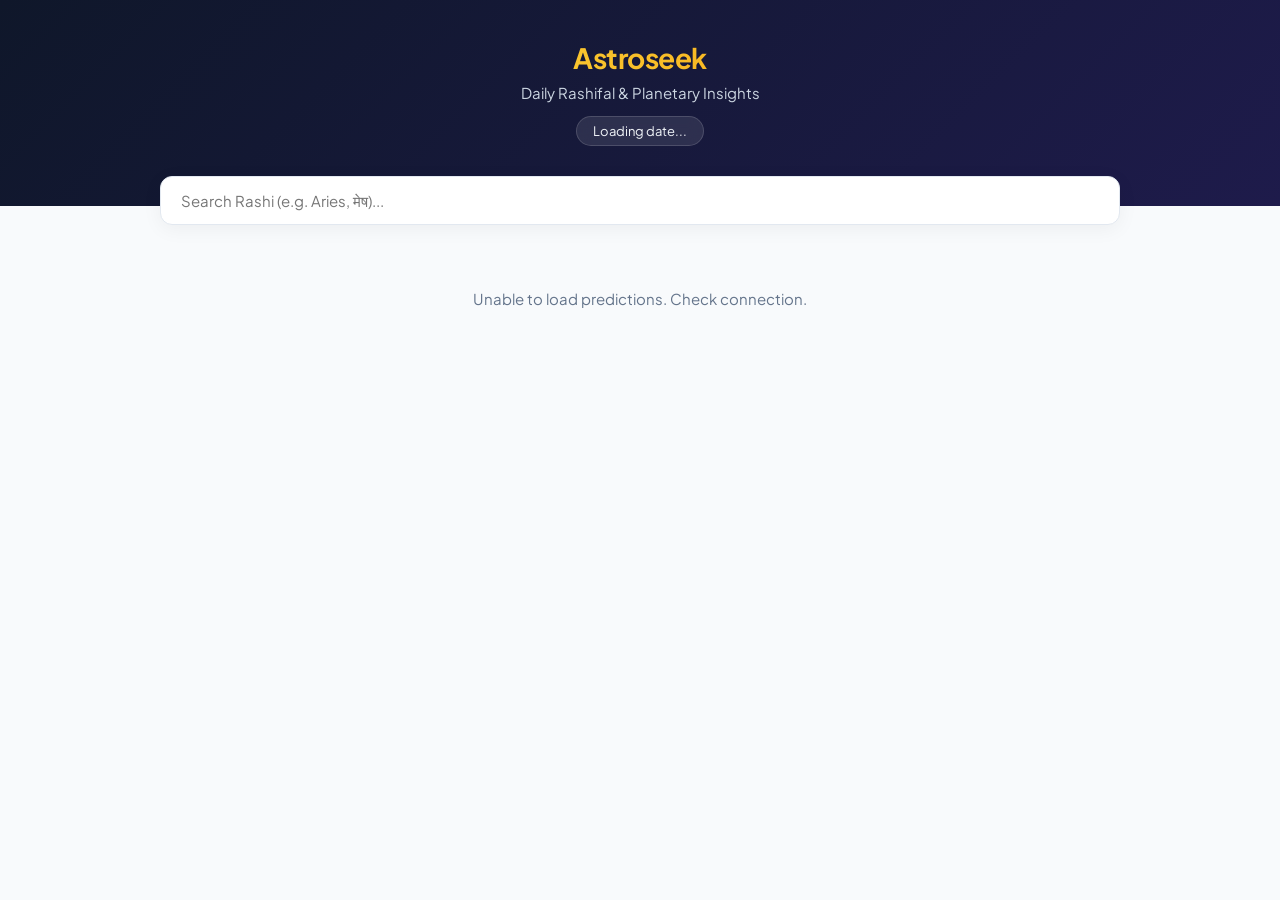
==== index.html @ a7d3e315 "Refactor styles and update theme color Updated theme color and improved layout styles for better aes" ====
<!DOCTYPE html>
<html lang="en">
<head>
  <meta charset="UTF-8">
  <meta name="viewport" content="width=device-width, initial-scale=1.0">
  <title>Astroseek - Daily Horoscope</title>
  <link rel="manifest" href="/manifest.json">
  <meta name="theme-color" content="#7c3aed">
  <link rel="preconnect" href="https://fonts.googleapis.com">
  <link rel="preconnect" href="https://fonts.gstatic.com" crossorigin>
  <link href="https://fonts.googleapis.com/css2?family=Plus+Jakarta+Sans:wght@400;500;600;700&display=swap" rel="stylesheet">
  
  <style>
    :root {
      --bg-gradient: linear-gradient(135deg, #0f172a 0%, #1e1b4b 100%);
      --card-bg: #ffffff;
      --primary: #7c3aed;
      --primary-accent: #d97706;
      --text-main: #0f172a;
      --text-muted: #64748b;
      --border-color: #e2e8f0;
    }

    * {
      box-sizing: border-box;
      margin: 0;
      padding: 0;
    }

    body {
      font-family: 'Plus Jakarta Sans', sans-serif;
      background: #f8fafc;
      color: var(--text-main);
      min-height: 100vh;
      padding-bottom: 40px;
    }

    /* Hero Header */
    .hero {
      background: var(--bg-gradient);
      color: #ffffff;
      padding: 40px 20px 60px 20px;
      text-align: center;
      position: relative;
    }

    .hero-content {
      max-width: 800px;
      margin: 0 auto;
    }

    .hero h1 {
      font-size: 28px;
      font-weight: 700;
      letter-spacing: -0.5px;
      margin-bottom: 8px;
      background: linear-gradient(to right, #fde047, #f59e0b);
      -webkit-background-clip: text;
      -webkit-text-fill-color: transparent;
    }

    .hero p {
      font-size: 15px;
      color: #cbd5e1;
    }

    .date-badge {
      display: inline-block;
      background: rgba(255, 255, 255, 0.1);
      backdrop-filter: blur(8px);
      border: 1px solid rgba(255, 255, 255, 0.15);
      padding: 6px 16px;
      border-radius: 20px;
      font-size: 13px;
      color: #f1f5f9;
      margin-top: 14px;
    }

    /* Main Container */
    .container {
      max-width: 1000px;
      margin: -30px auto 0 auto;
      padding: 0 20px;
      position: relative;
      z-index: 10;
    }

    /* Search Input */
    .search-wrapper {
      margin-bottom: 24px;
    }

    .search-wrapper input {
      width: 100%;
      padding: 14px 20px;
      font-size: 15px;
      font-family: inherit;
      border: 1px solid var(--border-color);
      border-radius: 12px;
      background: #ffffff;
      box-shadow: 0 4px 20px rgba(0, 0, 0, 0.05);
      outline: none;
      transition: all 0.2s ease;
    }

    .search-wrapper input:focus {
      border-color: var(--primary);
      box-shadow: 0 4px 20px rgba(124, 58, 237, 0.15);
    }

    /* Grid Layout */
    #result-container {
      display: grid;
      grid-template-columns: repeat(auto-fill, minmax(290px, 1fr));
      gap: 20px;
    }

    /* Rashi Card Styling */
    .rashi-card {
      background: var(--card-bg);
      border: 1px solid var(--border-color);
      border-radius: 16px;
      padding: 20px;
      box-shadow: 0 2px 10px rgba(0, 0, 0, 0.03);
      transition: transform 0.2s ease, box-shadow 0.2s ease;
      cursor: pointer;
    }

    .rashi-card:hover {
      transform: translateY(-3px);
      box-shadow: 0 10px 25px rgba(0, 0, 0, 0.08);
      border-color: #cbd5e1;
    }

    .card-header {
      display: flex;
      justify-content: space-between;
      align-items: center;
      margin-bottom: 12px;
    }

    .card-title {
      font-size: 18px;
      font-weight: 700;
      color: var(--text-main);
    }

    .card-title span {
      font-size: 14px;
      font-weight: 500;
      color: var(--primary-accent);
      margin-left: 4px;
    }

    .symbol-pill {
      background: #f1f5f9;
      color: #475569;
      font-size: 12px;
      font-weight: 600;
      padding: 4px 10px;
      border-radius: 12px;
    }

    .meta-info {
      display: flex;
      gap: 12px;
      font-size: 12px;
      color: var(--text-muted);
      margin-bottom: 12px;
    }

    .meta-info span {
      background: #f8fafc;
      padding: 4px 8px;
      border-radius: 6px;
      border: 1px solid #f1f5f9;
    }

    .prediction-preview {
      font-size: 13.5px;
      line-height: 1.5;
      color: #334155;
    }

    /* Expandable Details Area */
    .expanded-details {
      display: none;
      margin-top: 14px;
      padding-top: 14px;
      border-top: 1px solid var(--border-color);
      animation: fadeIn 0.25s ease-in-out;
    }

    .detail-section {
      margin-bottom: 10px;
    }

    .detail-section label {
      display: block;
      font-size: 11px;
      font-weight: 700;
      text-transform: uppercase;
      letter-spacing: 0.5px;
      color: var(--primary);
      margin-bottom: 3px;
    }

    .detail-section p {
      font-size: 13px;
      line-height: 1.5;
      color: #475569;
    }

    .click-hint {
      display: block;
      text-align: right;
      font-size: 11px;
      font-weight: 600;
      color: var(--primary);
      margin-top: 10px;
    }

    .loading {
      grid-column: 1 / -1;
      text-align: center;
      color: var(--text-muted);
      padding: 40px;
      font-size: 15px;
    }

    @keyframes fadeIn {
      from { opacity: 0; transform: translateY(-4px); }
      to { opacity: 1; transform: translateY(0); }
    }
  </style>
</head>
<body>

  <header class="hero">
    <div class="hero-content">
      <h1>Astroseek</h1>
      <p>Daily Rashifal & Planetary Insights</p>
      <div id="loading-date" class="date-badge">Loading date...</div>
    </div>
  </header>

  <main class="container">
    <div class="search-wrapper">
      <input type="text" id="searchInput" placeholder="Search Rashi (e.g. Aries, मेष)..." onkeyup="filterHoroscope()">
    </div>

    <div id="result-container">
      <div class="loading">Fetching predictions from stars...</div>
    </div>
  </main>

  <script src="/script.js"></script>

</body>
</html>
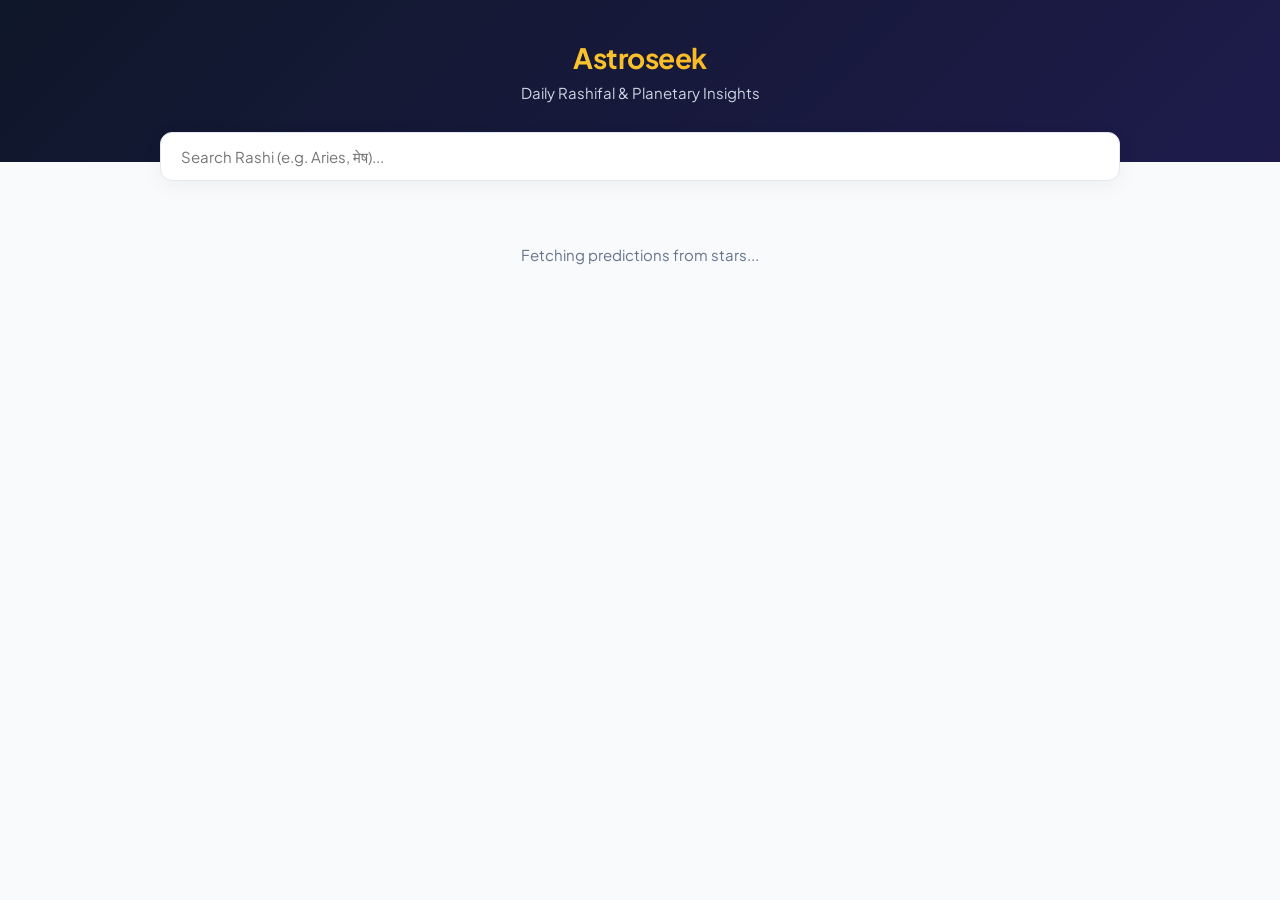
==== commit 67b9ae0c: "Remove loading date text and hide loading element Removed loading date text and updated its visibili" ====
--- a/index.html
+++ b/index.html
@@ -240,7 +240,8 @@
     <div class="hero-content">
       <h1>Astroseek</h1>
       <p>Daily Rashifal & Planetary Insights</p>
-      <div id="loading-date" class="date-badge">Loading date...</div>
+      <!-- Loading date text removed completely -->
+      <div id="loading-date" class="date-badge" style="display: none;"></div>
     </div>
   </header>
 
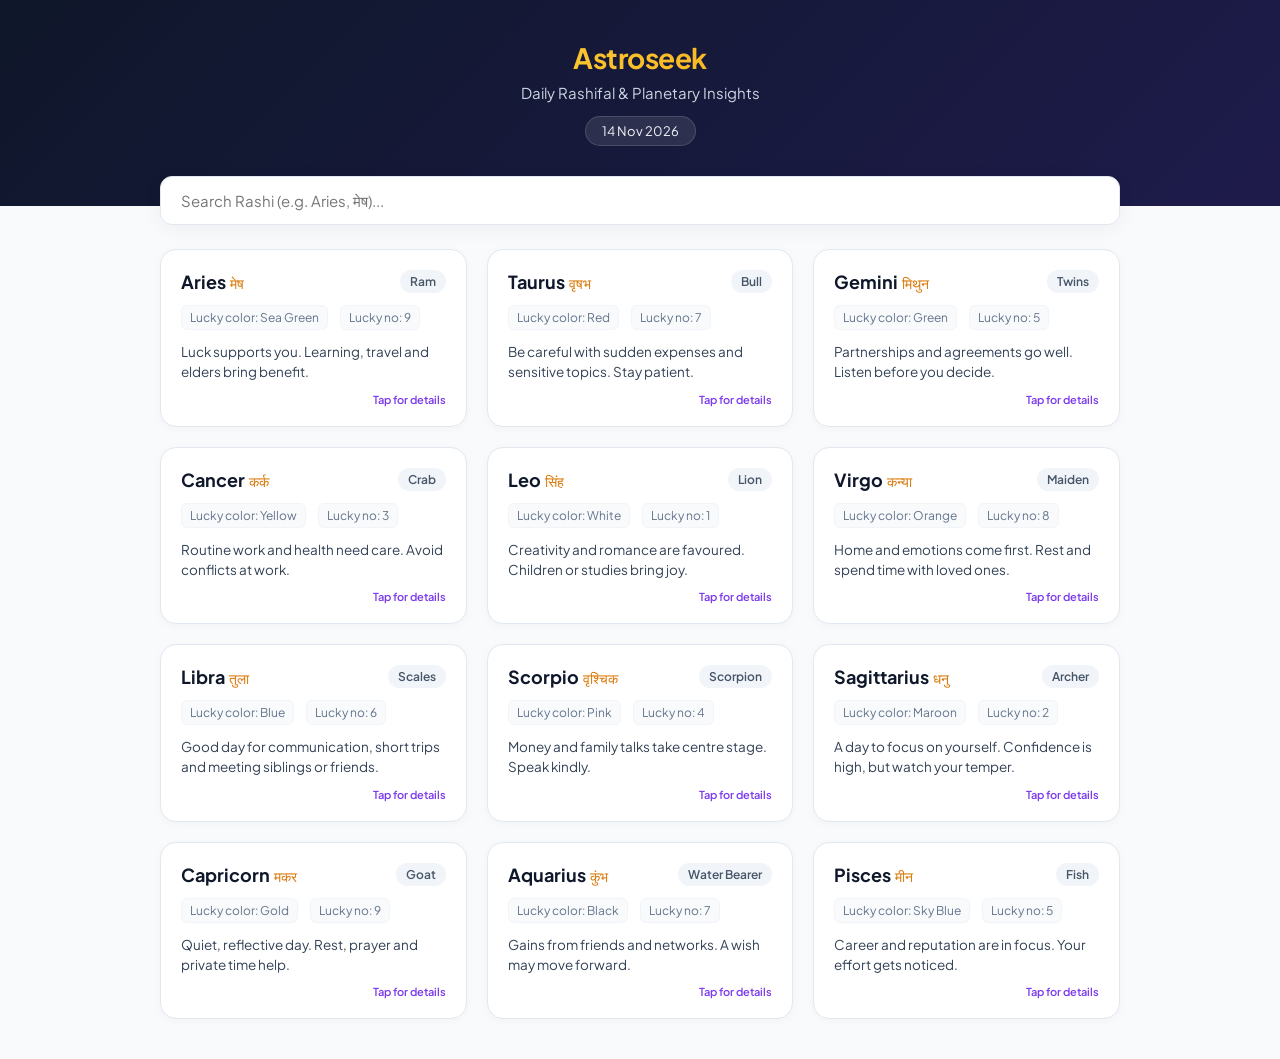
==== commit cce8a41e: "Add link to theme.css stylesheet in index.html" ====
--- a/index.html
+++ b/index.html
@@ -233,6 +233,8 @@
       to { opacity: 1; transform: translateY(0); }
     }
   </style>
+
+  <link rel="stylesheet" href="theme.css">
 </head>
 <body>
 
--- a/theme.css
+++ b/theme.css
@@ -0,0 +1,89 @@
+Astroseek
+Daily Rashifal & Planetary Insights
+
+14 Nov 2026
+Search Rashi (e.g. Aries, मेष)...
+Ariesमेष
+Ram
+Lucky color: Sea Green
+Lucky no: 9
+Luck supports you. Learning, travel and elders bring benefit.
+
+Tap for details
+Taurusवृषभ
+Bull
+Lucky color: Red
+Lucky no: 7
+Be careful with sudden expenses and sensitive topics. Stay patient.
+
+Tap for details
+Geminiमिथुन
+Twins
+Lucky color: Green
+Lucky no: 5
+Partnerships and agreements go well. Listen before you decide.
+
+Tap for details
+Cancerकर्क
+Crab
+Lucky color: Yellow
+Lucky no: 3
+Routine work and health need care. Avoid conflicts at work.
+
+Tap for details
+Leoसिंह
+Lion
+Lucky color: White
+Lucky no: 1
+Creativity and romance are favoured. Children or studies bring joy.
+
+Tap for details
+Virgoकन्या
+Maiden
+Lucky color: Orange
+Lucky no: 8
+Home and emotions come first. Rest and spend time with loved ones.
+
+Tap for details
+Libraतुला
+Scales
+Lucky color: Blue
+Lucky no: 6
+Good day for communication, short trips and meeting siblings or friends.
+
+Tap for details
+Scorpioवृश्चिक
+Scorpion
+Lucky color: Pink
+Lucky no: 4
+Money and family talks take centre stage. Speak kindly.
+
+Tap for details
+Sagittariusधनु
+Archer
+Lucky color: Maroon
+Lucky no: 2
+A day to focus on yourself. Confidence is high, but watch your temper.
+
+Tap for details
+Capricornमकर
+Goat
+Lucky color: Gold
+Lucky no: 9
+Quiet, reflective day. Rest, prayer and private time help.
+
+Tap for details
+Aquariusकुंभ
+Water Bearer
+Lucky color: Black
+Lucky no: 7
+Gains from friends and networks. A wish may move forward.
+
+Tap for details
+Piscesमीन
+Fish
+Lucky color: Sky Blue
+Lucky no: 5
+Career and reputation are in focus. Your effort gets noticed.
+
+Tap for details
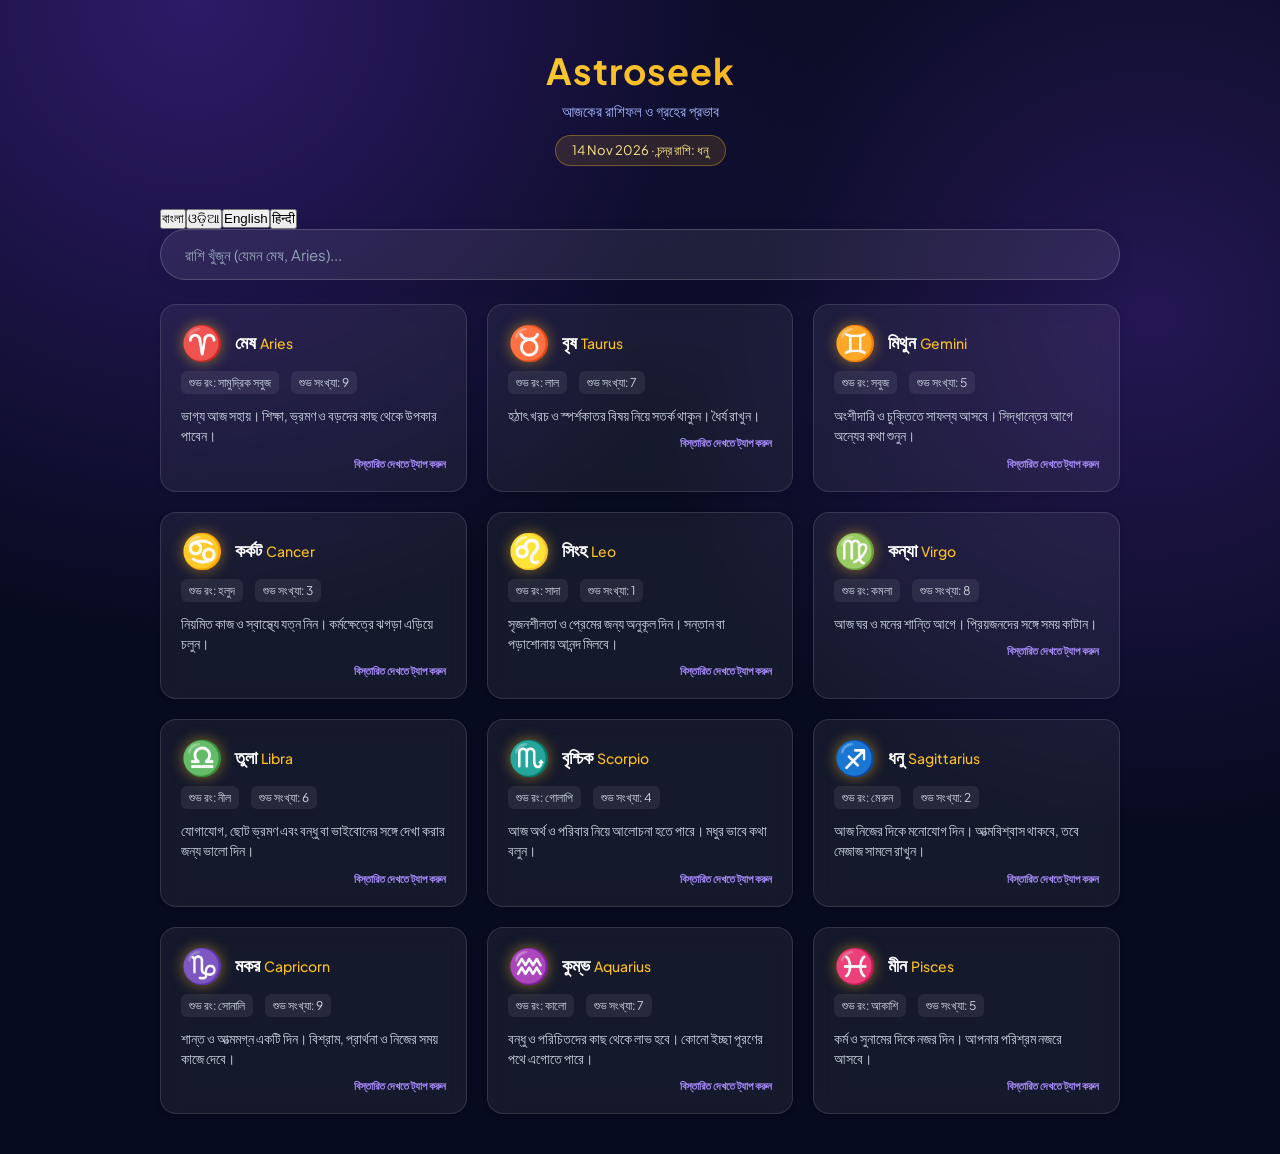
==== commit 940b1dca: "Add apple touch icon and web app capability meta tag" ====
--- a/index.html
+++ b/index.html
@@ -245,6 +245,10 @@
       <!-- Loading date text removed completely -->
       <div id="loading-date" class="date-badge" style="display: none;"></div>
     </div>
+
+<link rel="apple-touch-icon" href="/icon-512.png">
+<meta name="apple-mobile-web-app-capable" content="yes">
+    
   </header>
 
   <main class="container">
--- a/theme.css
+++ b/theme.css
@@ -1,89 +1,21 @@
-Astroseek
-Daily Rashifal & Planetary Insights
-
-14 Nov 2026
-Search Rashi (e.g. Aries, मेष)...
-Ariesमेष
-Ram
-Lucky color: Sea Green
-Lucky no: 9
-Luck supports you. Learning, travel and elders bring benefit.
-
-Tap for details
-Taurusवृषभ
-Bull
-Lucky color: Red
-Lucky no: 7
-Be careful with sudden expenses and sensitive topics. Stay patient.
-
-Tap for details
-Geminiमिथुन
-Twins
-Lucky color: Green
-Lucky no: 5
-Partnerships and agreements go well. Listen before you decide.
-
-Tap for details
-Cancerकर्क
-Crab
-Lucky color: Yellow
-Lucky no: 3
-Routine work and health need care. Avoid conflicts at work.
-
-Tap for details
-Leoसिंह
-Lion
-Lucky color: White
-Lucky no: 1
-Creativity and romance are favoured. Children or studies bring joy.
-
-Tap for details
-Virgoकन्या
-Maiden
-Lucky color: Orange
-Lucky no: 8
-Home and emotions come first. Rest and spend time with loved ones.
-
-Tap for details
-Libraतुला
-Scales
-Lucky color: Blue
-Lucky no: 6
-Good day for communication, short trips and meeting siblings or friends.
-
-Tap for details
-Scorpioवृश्चिक
-Scorpion
-Lucky color: Pink
-Lucky no: 4
-Money and family talks take centre stage. Speak kindly.
-
-Tap for details
-Sagittariusधनु
-Archer
-Lucky color: Maroon
-Lucky no: 2
-A day to focus on yourself. Confidence is high, but watch your temper.
-
-Tap for details
-Capricornमकर
-Goat
-Lucky color: Gold
-Lucky no: 9
-Quiet, reflective day. Rest, prayer and private time help.
-
-Tap for details
-Aquariusकुंभ
-Water Bearer
-Lucky color: Black
-Lucky no: 7
-Gains from friends and networks. A wish may move forward.
-
-Tap for details
-Piscesमीन
-Fish
-Lucky color: Sky Blue
-Lucky no: 5
-Career and reputation are in focus. Your effort gets noticed.
-
-Tap for details
+body{background:#070b1f;background-image:radial-gradient(circle at 15% 0%,#2e1a68 0,transparent 45%),radial-gradient(circle at 90% 35%,rgba(124,58,237,.25) 0,transparent 40%);background-attachment:fixed;color:#e2e8f0}
+.hero{background:transparent;padding:48px 20px 70px}
+.hero h1{font-size:36px;letter-spacing:1px}
+.hero p{color:#a5b4fc}
+.date-badge{background:rgba(251,191,36,.12);border:1px solid rgba(251,191,36,.35);color:#fde68a}
+.search-wrapper input{background:rgba(255,255,255,.08);border:1px solid rgba(255,255,255,.18);color:#fff;border-radius:999px;padding:15px 24px}
+.search-wrapper input::placeholder{color:#94a3b8}
+.rashi-card{background:rgba(255,255,255,.06);backdrop-filter:blur(10px);border:1px solid rgba(255,255,255,.12);color:#e2e8f0;animation:rise .6s both}
+.rashi-card:hover{border-color:#a78bfa;box-shadow:0 14px 34px rgba(124,58,237,.35)}
+.card-head-left{display:flex;align-items:center;gap:12px}
+.glyph{font-size:34px;line-height:1;color:#fbbf24;text-shadow:0 0 14px rgba(251,191,36,.5)}
+.card-title{color:#fff}
+.card-title span{color:#fbbf24}
+.symbol-pill{background:rgba(251,191,36,.15);color:#fde68a}
+.meta-info span{background:rgba(255,255,255,.07);border:none;color:#cbd5e1}
+.prediction-preview,.detail-section p{color:#cbd5e1}
+.detail-section label{color:#fbbf24}
+.expanded-details{border-top-color:rgba(255,255,255,.12)}
+.click-hint{color:#a78bfa}
+.loading{color:#94a3b8}
+@keyframes rise{from{opacity:0;transform:translateY(14px)}to{opacity:1;transform:none}}
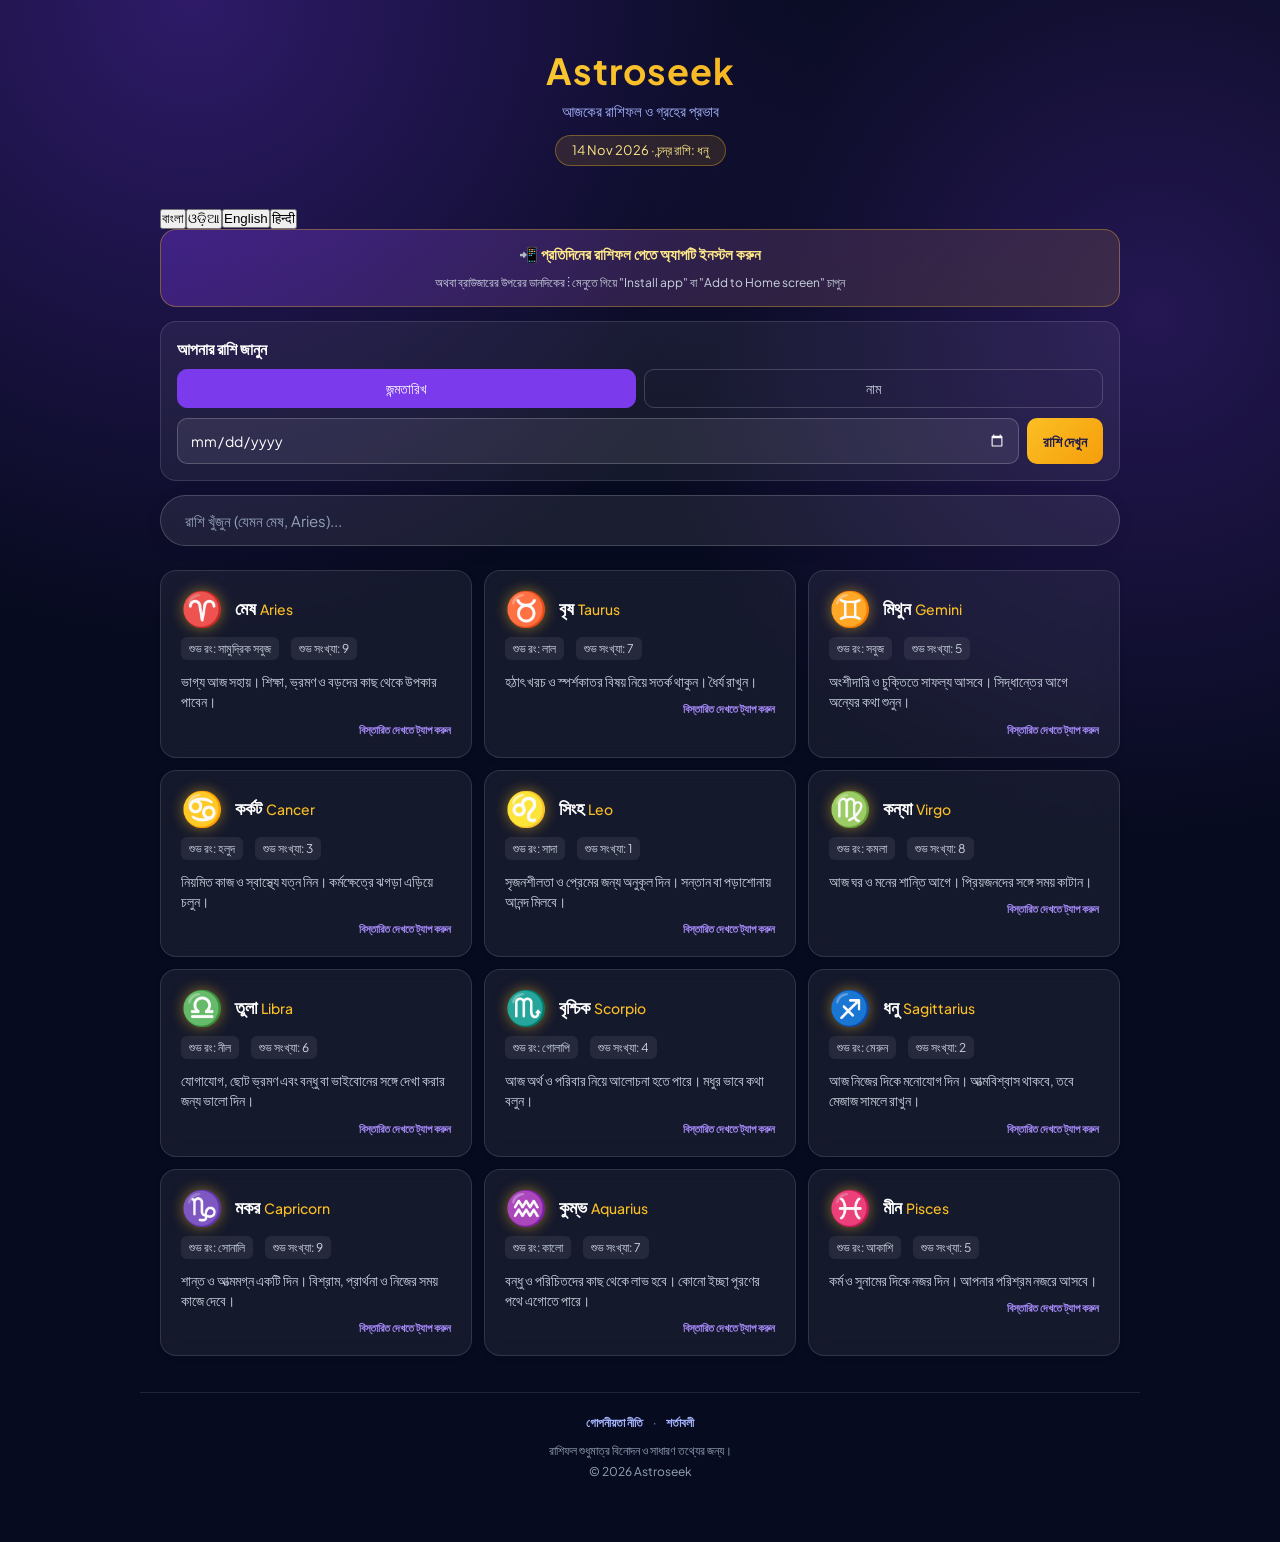
==== commit 4517ccb3: "Add responsive grid styles to index.html" ====
--- a/index.html
+++ b/index.html
@@ -248,6 +248,11 @@
 
 <link rel="apple-touch-icon" href="/icon-512.png">
 <meta name="apple-mobile-web-app-capable" content="yes">
+<style>
+#result-container{display:grid!important;grid-template-columns:repeat(2,minmax(0,1fr))!important;gap:12px!important}
+.rashi-card.open{grid-column:1/-1!important}
+@media(min-width:700px){#result-container{grid-template-columns:repeat(3,minmax(0,1fr))!important}}
+</style>
     
   </header>
 
@@ -263,5 +268,6 @@
 
   <script src="/script.js"></script>
 
+  <script src="/extras.js"></script>
 </body>
 </html>
--- a/theme.css
+++ b/theme.css
@@ -19,3 +19,27 @@
 .click-hint{color:#a78bfa}
 .loading{color:#94a3b8}
 @keyframes rise{from{opacity:0;transform:translateY(14px)}to{opacity:1;transform:none}}
+.install-btn{display:block;width:100%;margin-bottom:14px;padding:13px 18px;border-radius:14px;border:1px dashed #fbbf24;background:rgba(251,191,36,.12);color:#fde68a;font:inherit;font-size:14px;font-weight:600;cursor:pointer}
+.inst-box{background:linear-gradient(135deg,rgba(124,58,237,.35),rgba(251,191,36,.12));border:1px solid rgba(251,191,36,.35);border-radius:16px;padding:14px 16px;margin-bottom:14px;text-align:center}
+.inst-title{font-weight:700;color:#fde68a;font-size:15px;margin-bottom:10px}
+.inst-box .install-btn{margin:0 0 10px}
+.inst-hint{font-size:12px;color:#cbd5e1;line-height:1.5}
+.finder{background:rgba(255,255,255,.06);border:1px solid rgba(255,255,255,.12);border-radius:16px;padding:16px;margin-bottom:14px}
+.f-title{font-weight:700;color:#fff;font-size:16px;margin-bottom:10px}
+.f-tabs{display:flex;gap:8px;margin-bottom:10px}
+.f-tab{flex:1;padding:9px;border-radius:10px;border:1px solid rgba(255,255,255,.18);background:transparent;color:#cbd5e1;font:inherit;font-size:14px;cursor:pointer}
+.f-tab.on{background:#7c3aed;color:#fff;border-color:#7c3aed}
+.f-row{display:flex;gap:8px}
+.f-row input{flex:1;min-width:0;padding:12px;border-radius:10px;border:1px solid rgba(255,255,255,.2);background:rgba(255,255,255,.08);color:#fff;font:inherit;font-size:14px;color-scheme:dark}
+.f-go{padding:12px 16px;border:0;border-radius:10px;background:linear-gradient(135deg,#fbbf24,#f59e0b);color:#1e1b4b;font:inherit;font-weight:700;font-size:14px;cursor:pointer}
+.f-res{margin-top:14px;padding-top:12px;border-top:1px solid rgba(255,255,255,.12)}
+.f-line{display:flex;justify-content:space-between;gap:10px;padding:5px 0;font-size:14px;color:#cbd5e1}
+.f-line b{color:#fbbf24;white-space:nowrap}
+.f-note{font-size:12px;color:#94a3b8;line-height:1.5;margin:8px 0 12px}
+.f-read{width:100%;padding:12px;border-radius:10px;border:1px solid #fbbf24;background:transparent;color:#fde68a;font:inherit;font-weight:600;font-size:14px;cursor:pointer}
+.f-chart{display:block;margin-top:10px;padding:12px;border-radius:10px;background:#7c3aed;color:#fff;text-align:center;text-decoration:none;font-weight:700;font-size:14px}
+.f-aff{font-size:11px;color:#94a3b8;text-align:center;margin-top:6px}
+.f-err{margin-top:10px;font-size:13px;color:#fca5a5}
+.site-footer{max-width:1000px;margin:36px auto 0;padding:20px;text-align:center;border-top:1px solid rgba(255,255,255,.1);font-size:12px;color:#94a3b8;line-height:1.7}
+.ft-links{display:flex;justify-content:center;gap:10px;margin-bottom:8px}
+.ft-links a{color:#a5b4fc;text-decoration:none;font-weight:600}
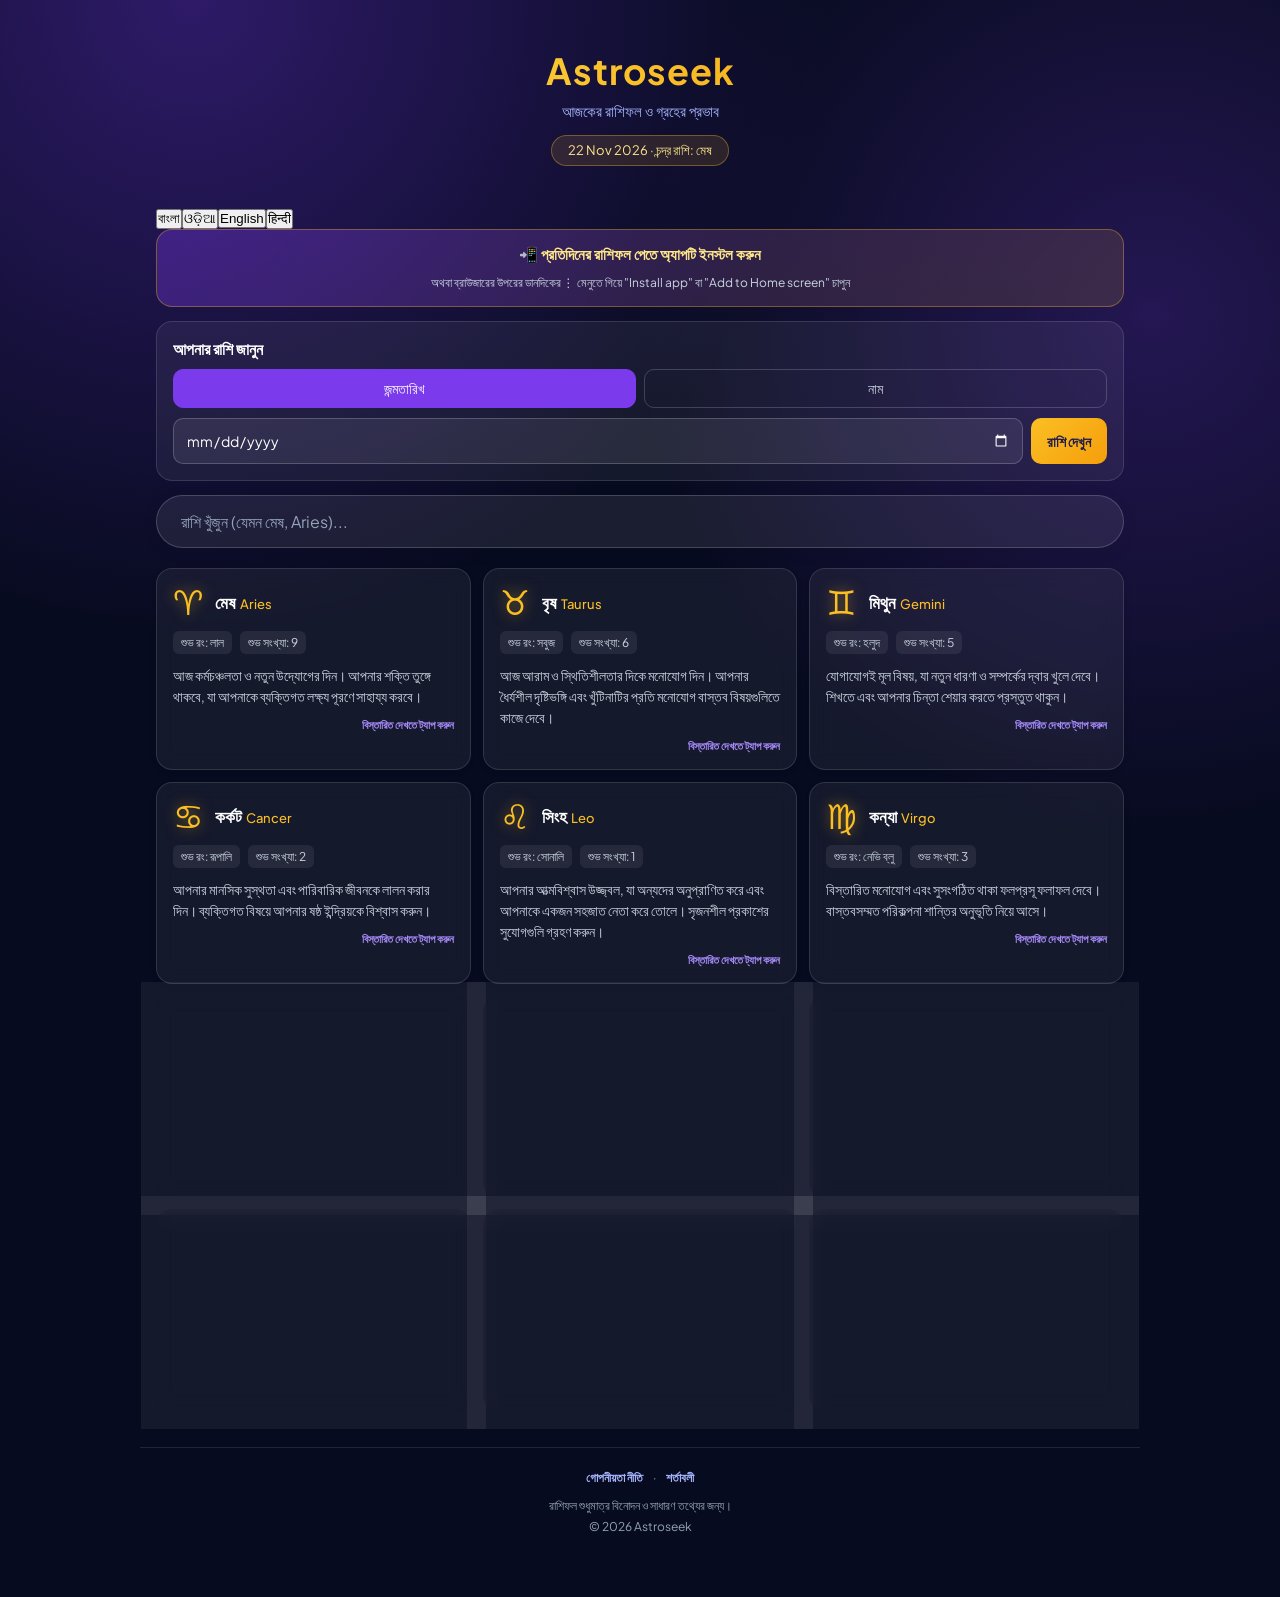
==== commit 7c216398: "Enhance SEO and improve layout in index.html Updated title and meta description for SEO. Improved la" ====
--- a/index.html
+++ b/index.html
@@ -3,13 +3,17 @@
 <head>
   <meta charset="UTF-8">
   <meta name="viewport" content="width=device-width, initial-scale=1.0">
-  <title>Astroseek - Daily Horoscope</title>
+  <title>Astroseek - Daily Horoscope & Rashifal</title>
+  <meta name="description" content="Astroseek: free daily rashifal and planetary insights for all 12 zodiac signs.">
+  <meta name="theme-color" content="#7c3aed">
+  <meta name="apple-mobile-web-app-capable" content="yes">
   <link rel="manifest" href="/manifest.json">
-  <meta name="theme-color" content="#7c3aed">
+  <link rel="apple-touch-icon" href="/icon-512.png">
+
   <link rel="preconnect" href="https://fonts.googleapis.com">
   <link rel="preconnect" href="https://fonts.gstatic.com" crossorigin>
   <link href="https://fonts.googleapis.com/css2?family=Plus+Jakarta+Sans:wght@400;500;600;700&display=swap" rel="stylesheet">
-  
+
   <style>
     :root {
       --bg-gradient: linear-gradient(135deg, #0f172a 0%, #1e1b4b 100%);
@@ -21,34 +25,24 @@
       --border-color: #e2e8f0;
     }
 
-    * {
-      box-sizing: border-box;
-      margin: 0;
-      padding: 0;
-    }
+    * { box-sizing: border-box; margin: 0; padding: 0; }
 
     body {
-      font-family: 'Plus Jakarta Sans', sans-serif;
+      font-family: 'Plus Jakarta Sans', system-ui, -apple-system, 'Segoe UI', Roboto, sans-serif;
       background: #f8fafc;
       color: var(--text-main);
       min-height: 100vh;
       padding-bottom: 40px;
     }
 
-    /* Hero Header */
+    /* Hero */
     .hero {
       background: var(--bg-gradient);
       color: #ffffff;
-      padding: 40px 20px 60px 20px;
+      padding: 40px 20px 60px;
       text-align: center;
-      position: relative;
-    }
-
-    .hero-content {
-      max-width: 800px;
-      margin: 0 auto;
-    }
-
+    }
+    .hero-content { max-width: 800px; margin: 0 auto; }
     .hero h1 {
       font-size: 28px;
       font-weight: 700;
@@ -56,17 +50,15 @@
       margin-bottom: 8px;
       background: linear-gradient(to right, #fde047, #f59e0b);
       -webkit-background-clip: text;
+      background-clip: text;
       -webkit-text-fill-color: transparent;
-    }
-
-    .hero p {
-      font-size: 15px;
-      color: #cbd5e1;
-    }
-
+      color: transparent;
+    }
+    .hero p { font-size: 15px; color: #cbd5e1; }
     .date-badge {
       display: inline-block;
       background: rgba(255, 255, 255, 0.1);
+      -webkit-backdrop-filter: blur(8px);
       backdrop-filter: blur(8px);
       border: 1px solid rgba(255, 255, 255, 0.15);
       padding: 6px 16px;
@@ -76,82 +68,77 @@
       margin-top: 14px;
     }
 
-    /* Main Container */
+    /* Container */
     .container {
       max-width: 1000px;
-      margin: -30px auto 0 auto;
-      padding: 0 20px;
+      margin: -30px auto 0;
+      padding: 0 16px;
       position: relative;
       z-index: 10;
     }
 
-    /* Search Input */
-    .search-wrapper {
-      margin-bottom: 24px;
-    }
-
+    /* Search */
+    .search-wrapper { margin-bottom: 20px; }
     .search-wrapper input {
       width: 100%;
       padding: 14px 20px;
-      font-size: 15px;
+      font-size: 16px; /* 16px stops iOS zoom on focus */
       font-family: inherit;
       border: 1px solid var(--border-color);
       border-radius: 12px;
       background: #ffffff;
+      color: var(--text-main);
       box-shadow: 0 4px 20px rgba(0, 0, 0, 0.05);
       outline: none;
-      transition: all 0.2s ease;
-    }
-
+      transition: border-color 0.2s ease, box-shadow 0.2s ease;
+    }
     .search-wrapper input:focus {
       border-color: var(--primary);
       box-shadow: 0 4px 20px rgba(124, 58, 237, 0.15);
     }
 
-    /* Grid Layout */
+    /* Grid: 2 columns on phones, 3 on larger screens */
     #result-container {
-      display: grid;
-      grid-template-columns: repeat(auto-fill, minmax(290px, 1fr));
-      gap: 20px;
-    }
-
-    /* Rashi Card Styling */
+      display: grid !important;
+      grid-template-columns: repeat(2, minmax(0, 1fr)) !important;
+      gap: 12px !important;
+    }
+    @media (min-width: 700px) {
+      #result-container { grid-template-columns: repeat(3, minmax(0, 1fr)) !important; }
+      .hero h1 { font-size: 34px; }
+    }
+    .rashi-card.open { grid-column: 1 / -1 !important; }
+
+    /* Cards */
     .rashi-card {
       background: var(--card-bg);
       border: 1px solid var(--border-color);
       border-radius: 16px;
-      padding: 20px;
+      padding: 16px;
       box-shadow: 0 2px 10px rgba(0, 0, 0, 0.03);
-      transition: transform 0.2s ease, box-shadow 0.2s ease;
+      transition: transform 0.2s ease, box-shadow 0.2s ease, border-color 0.2s ease;
       cursor: pointer;
-    }
-
+      overflow-wrap: anywhere;
+    }
     .rashi-card:hover {
       transform: translateY(-3px);
       box-shadow: 0 10px 25px rgba(0, 0, 0, 0.08);
       border-color: #cbd5e1;
     }
-
     .card-header {
       display: flex;
       justify-content: space-between;
       align-items: center;
+      gap: 8px;
       margin-bottom: 12px;
     }
-
-    .card-title {
-      font-size: 18px;
-      font-weight: 700;
-      color: var(--text-main);
-    }
-
+    .card-title { font-size: 17px; font-weight: 700; color: var(--text-main); }
     .card-title span {
-      font-size: 14px;
+      font-size: 13px;
       font-weight: 500;
       color: var(--primary-accent);
       margin-left: 4px;
     }
-
     .symbol-pill {
       background: #f1f5f9;
       color: #475569;
@@ -159,30 +146,25 @@
       font-weight: 600;
       padding: 4px 10px;
       border-radius: 12px;
-    }
-
+      white-space: nowrap;
+    }
     .meta-info {
       display: flex;
-      gap: 12px;
+      flex-wrap: wrap;
+      gap: 8px;
       font-size: 12px;
       color: var(--text-muted);
       margin-bottom: 12px;
     }
-
     .meta-info span {
       background: #f8fafc;
       padding: 4px 8px;
       border-radius: 6px;
       border: 1px solid #f1f5f9;
     }
-
-    .prediction-preview {
-      font-size: 13.5px;
-      line-height: 1.5;
-      color: #334155;
-    }
-
-    /* Expandable Details Area */
+    .prediction-preview { font-size: 13.5px; line-height: 1.55; color: #334155; }
+
+    /* Expanded details */
     .expanded-details {
       display: none;
       margin-top: 14px;
@@ -190,11 +172,7 @@
       border-top: 1px solid var(--border-color);
       animation: fadeIn 0.25s ease-in-out;
     }
-
-    .detail-section {
-      margin-bottom: 10px;
-    }
-
+    .detail-section { margin-bottom: 10px; }
     .detail-section label {
       display: block;
       font-size: 11px;
@@ -204,13 +182,7 @@
       color: var(--primary);
       margin-bottom: 3px;
     }
-
-    .detail-section p {
-      font-size: 13px;
-      line-height: 1.5;
-      color: #475569;
-    }
-
+    .detail-section p { font-size: 13px; line-height: 1.55; color: #475569; }
     .click-hint {
       display: block;
       text-align: right;
@@ -219,7 +191,6 @@
       color: var(--primary);
       margin-top: 10px;
     }
-
     .loading {
       grid-column: 1 / -1;
       text-align: center;
@@ -230,7 +201,10 @@
 
     @keyframes fadeIn {
       from { opacity: 0; transform: translateY(-4px); }
-      to { opacity: 1; transform: translateY(0); }
+      to   { opacity: 1; transform: translateY(0); }
+    }
+    @media (prefers-reduced-motion: reduce) {
+      * { animation: none !important; transition: none !important; }
     }
   </style>
 
@@ -241,24 +215,15 @@
   <header class="hero">
     <div class="hero-content">
       <h1>Astroseek</h1>
-      <p>Daily Rashifal & Planetary Insights</p>
-      <!-- Loading date text removed completely -->
-      <div id="loading-date" class="date-badge" style="display: none;"></div>
+      <p>Daily Rashifal &amp; Planetary Insights</p>
+      <div id="loading-date" class="date-badge"></div>
     </div>
-
-<link rel="apple-touch-icon" href="/icon-512.png">
-<meta name="apple-mobile-web-app-capable" content="yes">
-<style>
-#result-container{display:grid!important;grid-template-columns:repeat(2,minmax(0,1fr))!important;gap:12px!important}
-.rashi-card.open{grid-column:1/-1!important}
-@media(min-width:700px){#result-container{grid-template-columns:repeat(3,minmax(0,1fr))!important}}
-</style>
-    
   </header>
 
   <main class="container">
     <div class="search-wrapper">
-      <input type="text" id="searchInput" placeholder="Search Rashi (e.g. Aries, मेष)..." onkeyup="filterHoroscope()">
+      <input type="search" id="searchInput" placeholder="Search Rashi (e.g. Aries, मेष)..."
+             aria-label="Search zodiac sign" autocomplete="off" onkeyup="filterHoroscope()" oninput="filterHoroscope()">
     </div>
 
     <div id="result-container">
@@ -266,8 +231,19 @@
     </div>
   </main>
 
+  <!-- Shows today's date; your script.js can still overwrite #loading-date if it sets one -->
+  <script>
+    (function () {
+      var el = document.getElementById('loading-date');
+      if (el && !el.textContent.trim()) {
+        el.textContent = new Date().toLocaleDateString('en-IN', {
+          weekday: 'long', day: 'numeric', month: 'long', year: 'numeric'
+        });
+      }
+    })();
+  </script>
+
   <script src="/script.js"></script>
-
   <script src="/extras.js"></script>
 </body>
 </html>
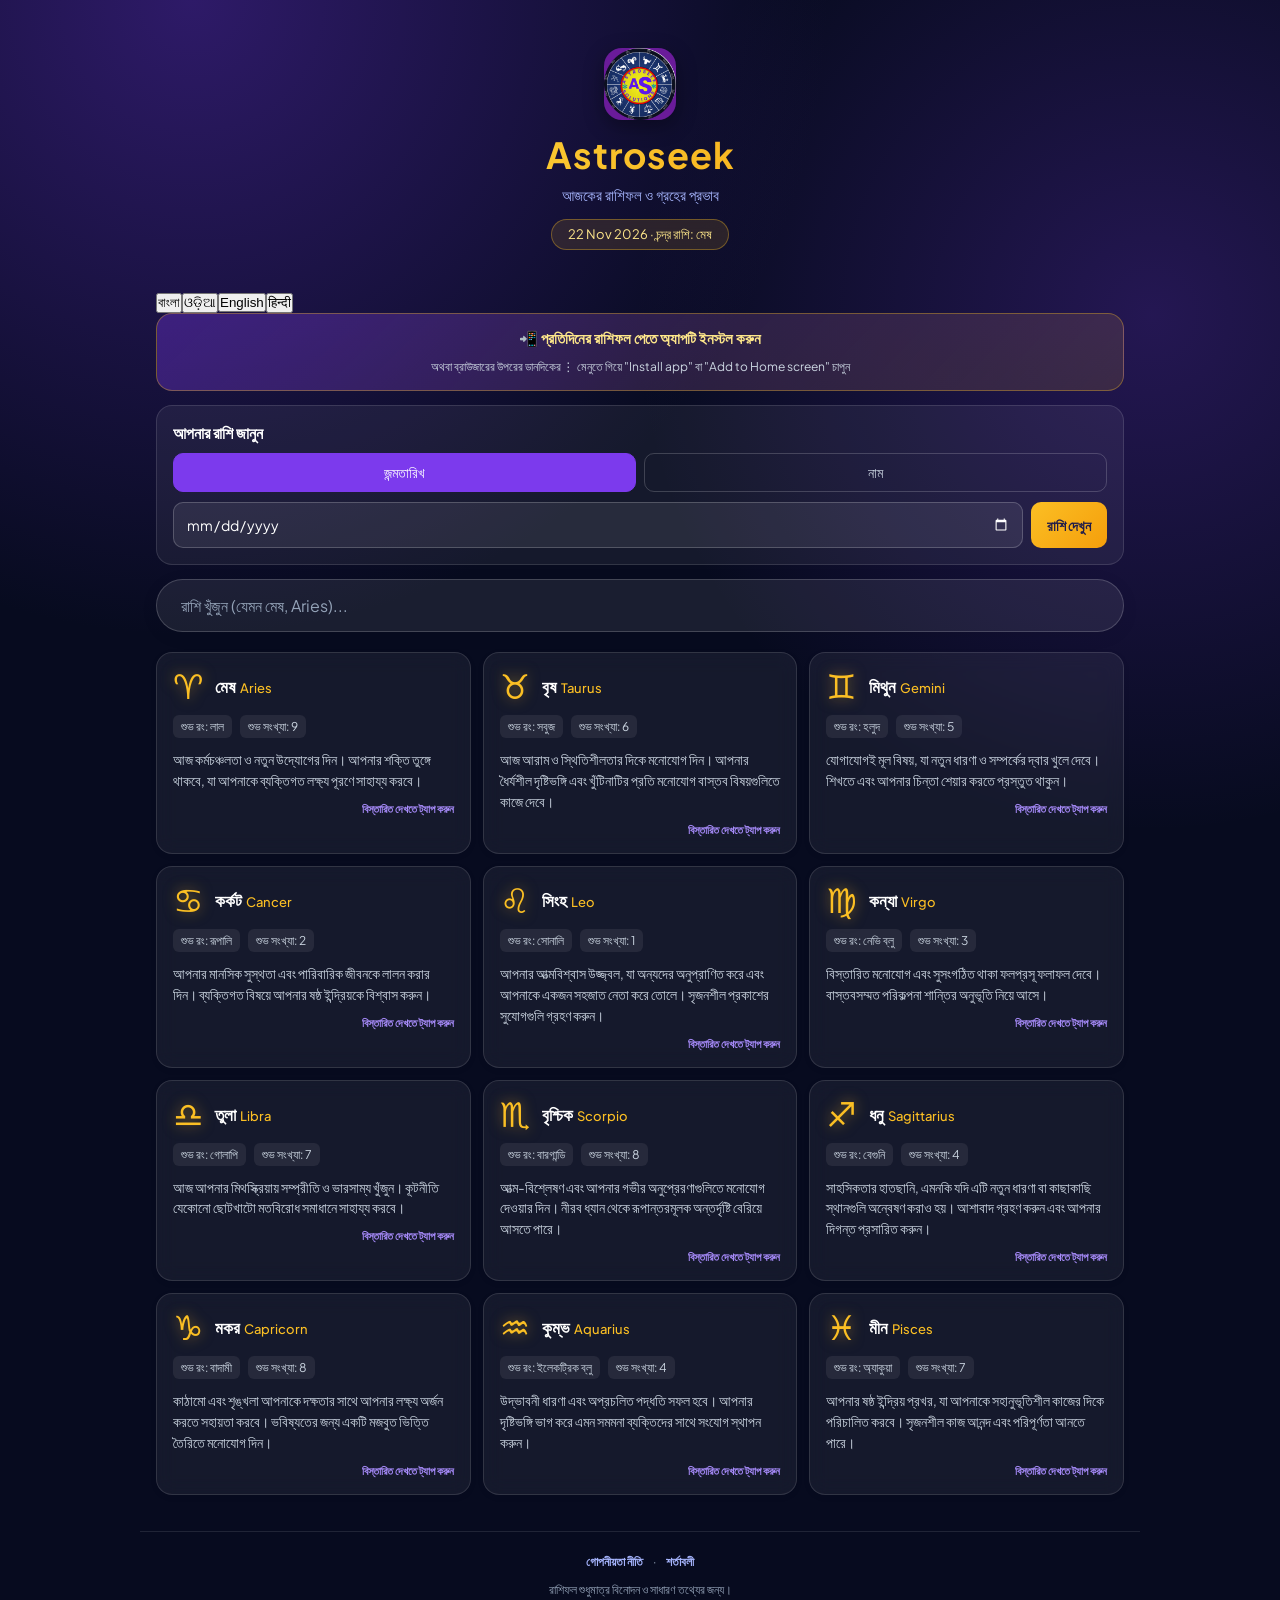
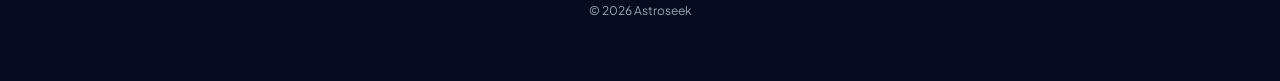
==== commit 4bce7bd7: "Add logo image to hero section in index.html Added a logo image to the hero section." ====
--- a/index.html
+++ b/index.html
@@ -37,6 +37,15 @@
 
     /* Hero */
     .hero {
+
+      .hero-logo {
+  width: 72px;
+  height: 72px;
+  border-radius: 18px;
+  margin: 0 auto 12px;
+  display: block;
+  box-shadow: 0 6px 20px rgba(0, 0, 0, 0.35);
+}
       background: var(--bg-gradient);
       color: #ffffff;
       padding: 40px 20px 60px;
@@ -214,7 +223,9 @@
 
   <header class="hero">
     <div class="hero-content">
-      <h1>Astroseek</h1>
+<img class="hero-logo" src="/icon-512.png" alt="Astroseek logo" width="72" height="72">
+<h1>Astroseek</h1>
+      
       <p>Daily Rashifal &amp; Planetary Insights</p>
       <div id="loading-date" class="date-badge"></div>
     </div>
